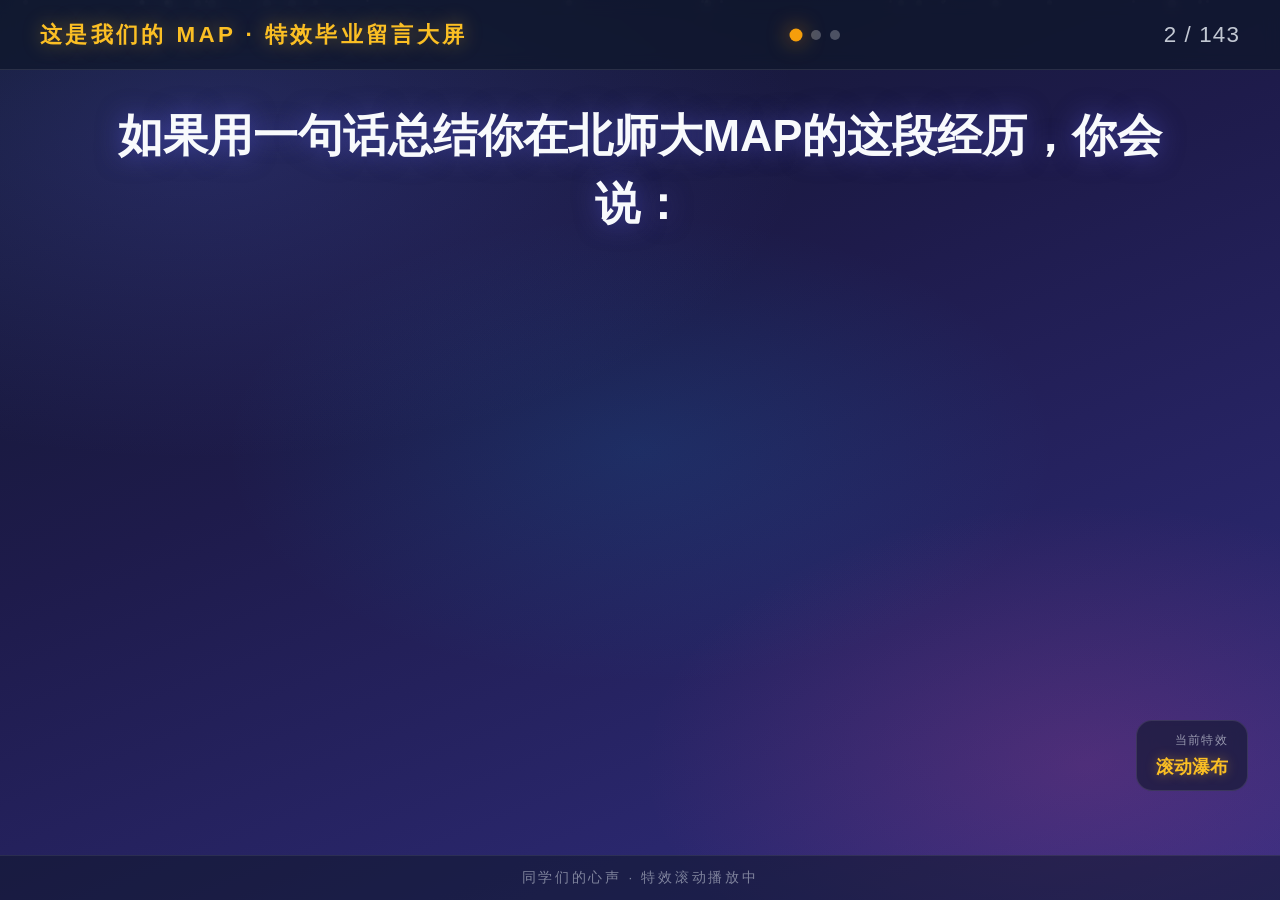
==== index3.html @ b16acfc3 "feat: add index3.html with explosion/float/pop danmaku effects" ====
<!DOCTYPE html>
<html lang="zh-CN">
<head>
  <meta charset="UTF-8">
  <meta name="viewport" content="width=device-width, initial-scale=1.0">
  <title>这是我们的 MAP · 特效毕业留言大屏</title>
  <link rel="stylesheet" href="css/style3.css">
</head>
<body>
  <div class="screen">
    <div class="bg-layer"></div>
    <div class="particles" id="particles"></div>

    <header class="header">
      <div class="logo">这是我们的 MAP · 特效毕业留言大屏</div>
      <div class="module-indicator">
        <span class="dot active" data-index="0"></span>
        <span class="dot" data-index="1"></span>
        <span class="dot" data-index="2"></span>
      </div>
      <div class="timer" id="timer">0 / 0</div>
    </header>

    <main class="main">
      <section class="question-panel" id="questionPanel">
        <h1 class="question-text" id="questionText"></h1>
      </section>

      <div class="danmaku-stage" id="danmakuStage"></div>

      <div class="mode-indicator" id="modeIndicator">
        <span class="mode-label">当前特效</span>
        <span class="mode-name" id="modeName">滚动瀑布</span>
      </div>
    </main>

    <footer class="footer">
      <span>同学们的心声 · 特效滚动播放中</span>
    </footer>
  </div>

  <script src="js/data.js"></script>
  <script src="js/app3.js"></script>
</body>
</html>
---- css/style3.css ----
*,
*::before,
*::after {
  box-sizing: border-box;
  margin: 0;
  padding: 0;
}

html, body {
  width: 100%;
  height: 100%;
  overflow: hidden;
  font-family: "PingFang SC", "Microsoft YaHei", "Helvetica Neue", sans-serif;
  background: #0f172a;
  color: #e2e8f0;
}

.screen {
  position: relative;
  width: 100vw;
  height: 100vh;
  display: flex;
  flex-direction: column;
  overflow: hidden;
}

/* 深色动态背景 */
.bg-layer {
  position: absolute;
  inset: 0;
  background:
    radial-gradient(ellipse 80% 60% at 15% 15%, rgba(99, 102, 241, 0.22) 0%, transparent 60%),
    radial-gradient(ellipse 60% 50% at 85% 85%, rgba(236, 72, 153, 0.18) 0%, transparent 58%),
    radial-gradient(ellipse 50% 40% at 50% 50%, rgba(14, 165, 233, 0.12) 0%, transparent 65%),
    linear-gradient(158deg, #0f172a 0%, #1e1b4b 42%, #312e81 100%);
  z-index: 0;
  animation: bg-shift 20s ease-in-out infinite alternate;
}

@keyframes bg-shift {
  0% { filter: hue-rotate(0deg); }
  100% { filter: hue-rotate(25deg); }
}

.particles {
  position: absolute;
  inset: 0;
  z-index: 1;
  pointer-events: none;
  overflow: hidden;
}

.particle {
  position: absolute;
  border-radius: 50%;
  background: rgba(255, 255, 255, 0.1);
  box-shadow: 0 0 10px rgba(255, 255, 255, 0.15);
  animation: float-up linear infinite;
}

@keyframes float-up {
  0% { transform: translateY(100vh) scale(0); opacity: 0; }
  10% { opacity: 0.8; }
  90% { opacity: 0.3; }
  100% { transform: translateY(-10vh) scale(1); opacity: 0; }
}

/* 顶栏 */
.header {
  position: relative;
  z-index: 10;
  display: flex;
  align-items: center;
  justify-content: space-between;
  padding: 1.2rem 2.5rem;
  border-bottom: 1px solid rgba(255, 255, 255, 0.1);
  background: rgba(15, 23, 42, 0.72);
  backdrop-filter: blur(8px);
}

.logo {
  font-size: 1.4rem;
  font-weight: 700;
  letter-spacing: 0.15em;
  color: #fbbf24;
  text-shadow: 0 0 20px rgba(251, 191, 36, 0.4);
}

.module-indicator {
  display: flex;
  gap: 0.6rem;
}

.dot {
  width: 10px;
  height: 10px;
  border-radius: 50%;
  background: rgba(255, 255, 255, 0.25);
  transition: all 0.5s ease;
}

.dot.active {
  background: #f59e0b;
  box-shadow: 0 0 16px rgba(245, 158, 11, 0.7);
  transform: scale(1.3);
}

.timer {
  font-size: 1.4rem;
  font-weight: 400;
  font-variant-numeric: tabular-nums;
  color: rgba(226, 232, 240, 0.85);
  letter-spacing: 0.05em;
}

/* 主内容 */
.main {
  position: relative;
  flex: 1;
  z-index: 5;
  display: flex;
  flex-direction: column;
  overflow: hidden;
}

.question-panel {
  padding: 2rem 3rem 1.5rem;
  text-align: center;
  transition: opacity 0.6s ease, transform 0.6s ease;
}

.question-panel.fade-out {
  opacity: 0;
  transform: translateY(-20px);
}

.question-text {
  font-size: clamp(1.6rem, 3.5vw, 2.8rem);
  font-weight: 600;
  line-height: 1.5;
  color: #f8fafc;
  text-shadow: 0 0 24px rgba(99, 102, 241, 0.5);
  max-width: 90%;
  margin: 0 auto;
}

/* 弹幕舞台 */
.danmaku-stage {
  position: relative;
  flex: 1;
  overflow: hidden;
  mask-image: linear-gradient(to bottom, transparent 0%, black 8%, black 92%, transparent 100%);
}

.danmaku-item {
  position: absolute;
  left: 0;
  white-space: nowrap;
  font-weight: 500;
  pointer-events: none;
  will-change: transform, opacity;
  padding: 0.45em 1.2em;
  border-radius: 2em;
  line-height: 1.4;
  border: 2px solid transparent;
  background: rgba(255, 255, 255, 0.92);
  box-shadow: 0 4px 16px rgba(0, 0, 0, 0.15);
}

/* 滚动模式 */
.danmaku-item.mode-scroll {
  animation: danmaku-scroll linear forwards;
}

@keyframes danmaku-scroll {
  from { transform: translateX(100vw); }
  to { transform: translateX(calc(-100% - 20px)); }
}

/* 爆炸模式 */
.danmaku-item.mode-explode {
  opacity: 0;
  animation: danmaku-explode ease-out forwards;
}

@keyframes danmaku-explode {
  0% {
    opacity: 0;
    transform: translate(-50%, -50%) scale(0.1) rotate(0deg);
  }
  8% {
    opacity: 1;
    transform: translate(-50%, -50%) scale(1.2) rotate(var(--rotate-mid, 10deg));
  }
  100% {
    opacity: 0;
    transform: translate(
      calc(-50% + var(--tx, 400px)),
      calc(-50% + var(--ty, -200px))
    ) scale(0.6) rotate(var(--rotate-end, 30deg));
  }
}

/* 随机漂浮模式 */
.danmaku-item.mode-float {
  opacity: 0;
  animation: danmaku-float ease-in-out forwards;
}

@keyframes danmaku-float {
  0% {
    opacity: 0;
    transform: translate(-50%, -50%) scale(0.5);
  }
  10% {
    opacity: 1;
    transform: translate(-50%, -50%) scale(1.05);
  }
  25% {
    transform: translate(
      calc(-50% + var(--tx-a, 120px)),
      calc(-50% + var(--ty-a, -80px))
    ) scale(1) rotate(var(--rot-a, 5deg));
  }
  50% {
    transform: translate(
      calc(-50% + var(--tx-b, -100px)),
      calc(-50% + var(--ty-b, 60px))
    ) scale(0.95) rotate(var(--rot-b, -5deg));
  }
  75% {
    opacity: 0.85;
    transform: translate(
      calc(-50% + var(--tx-c, 80px)),
      calc(-50% + var(--ty-c, 100px))
    ) scale(0.9) rotate(var(--rot-c, 8deg));
  }
  100% {
    opacity: 0;
    transform: translate(
      calc(-50% + var(--tx-d, -60px)),
      calc(-50% + var(--ty-d, -40px))
    ) scale(0.7) rotate(var(--rot-d, -10deg));
  }
}

/* 弹出模式 */
.danmaku-item.mode-pop {
  opacity: 0;
  animation: danmaku-pop cubic-bezier(0.34, 1.56, 0.64, 1) forwards;
}

@keyframes danmaku-pop {
  0% {
    opacity: 0;
    transform: translate(-50%, -50%) scale(0) rotate(-180deg);
  }
  30% {
    opacity: 1;
    transform: translate(-50%, -50%) scale(1.25) rotate(5deg);
  }
  45% {
    transform: translate(-50%, -50%) scale(0.95) rotate(-2deg);
  }
  60% {
    transform: translate(-50%, -50%) scale(1.05) rotate(2deg);
  }
  75% {
    opacity: 1;
    transform: translate(-50%, -50%) scale(1) rotate(0deg);
  }
  100% {
    opacity: 0;
    transform: translate(-50%, -50%) scale(0.85) rotate(0deg);
  }
}

/* 精选弹幕 */
.danmaku-item.danmaku-featured {
  font-weight: 700;
  z-index: 30;
  background: linear-gradient(135deg, rgba(255, 252, 245, 0.98), rgba(255, 243, 220, 0.98));
  border: 2px solid #f0d8a8;
  color: #a08050;
  box-shadow:
    0 0 24px rgba(240, 200, 140, 0.35),
    0 4px 18px rgba(0, 0, 0, 0.12);
}

.danmaku-featured.mode-scroll {
  animation: danmaku-scroll linear forwards, featured-glow 2.5s ease-in-out infinite alternate;
}

.danmaku-featured.mode-explode {
  animation: danmaku-explode ease-out forwards, featured-glow 2.5s ease-in-out infinite alternate;
}

.danmaku-featured.mode-float {
  animation: danmaku-float ease-in-out forwards, featured-glow 2.5s ease-in-out infinite alternate;
}

.danmaku-featured.mode-pop {
  animation: danmaku-pop cubic-bezier(0.34, 1.56, 0.64, 1) forwards, featured-glow 2.5s ease-in-out infinite alternate;
}

@keyframes featured-glow {
  from { box-shadow: 0 0 16px rgba(240, 200, 140, 0.25), 0 3px 12px rgba(0, 0, 0, 0.08); }
  to { box-shadow: 0 0 32px rgba(240, 200, 140, 0.45), 0 3px 18px rgba(0, 0, 0, 0.12); }
}

/* 模式指示器 */
.mode-indicator {
  position: absolute;
  right: 2rem;
  bottom: 4rem;
  z-index: 20;
  display: flex;
  flex-direction: column;
  align-items: flex-end;
  gap: 0.4rem;
  padding: 0.7rem 1.2rem;
  border-radius: 1rem;
  background: rgba(15, 23, 42, 0.6);
  backdrop-filter: blur(8px);
  border: 1px solid rgba(255, 255, 255, 0.1);
  transition: all 0.4s ease;
}

.mode-label {
  font-size: 0.75rem;
  color: rgba(226, 232, 240, 0.6);
  letter-spacing: 0.1em;
}

.mode-name {
  font-size: 1.1rem;
  font-weight: 700;
  color: #fbbf24;
  text-shadow: 0 0 12px rgba(251, 191, 36, 0.4);
}

/* 底部 */
.footer {
  position: relative;
  z-index: 10;
  text-align: center;
  padding: 0.8rem;
  font-size: 0.85rem;
  color: rgba(226, 232, 240, 0.5);
  letter-spacing: 0.2em;
  border-top: 1px solid rgba(255, 255, 255, 0.08);
  background: rgba(15, 23, 42, 0.55);
}
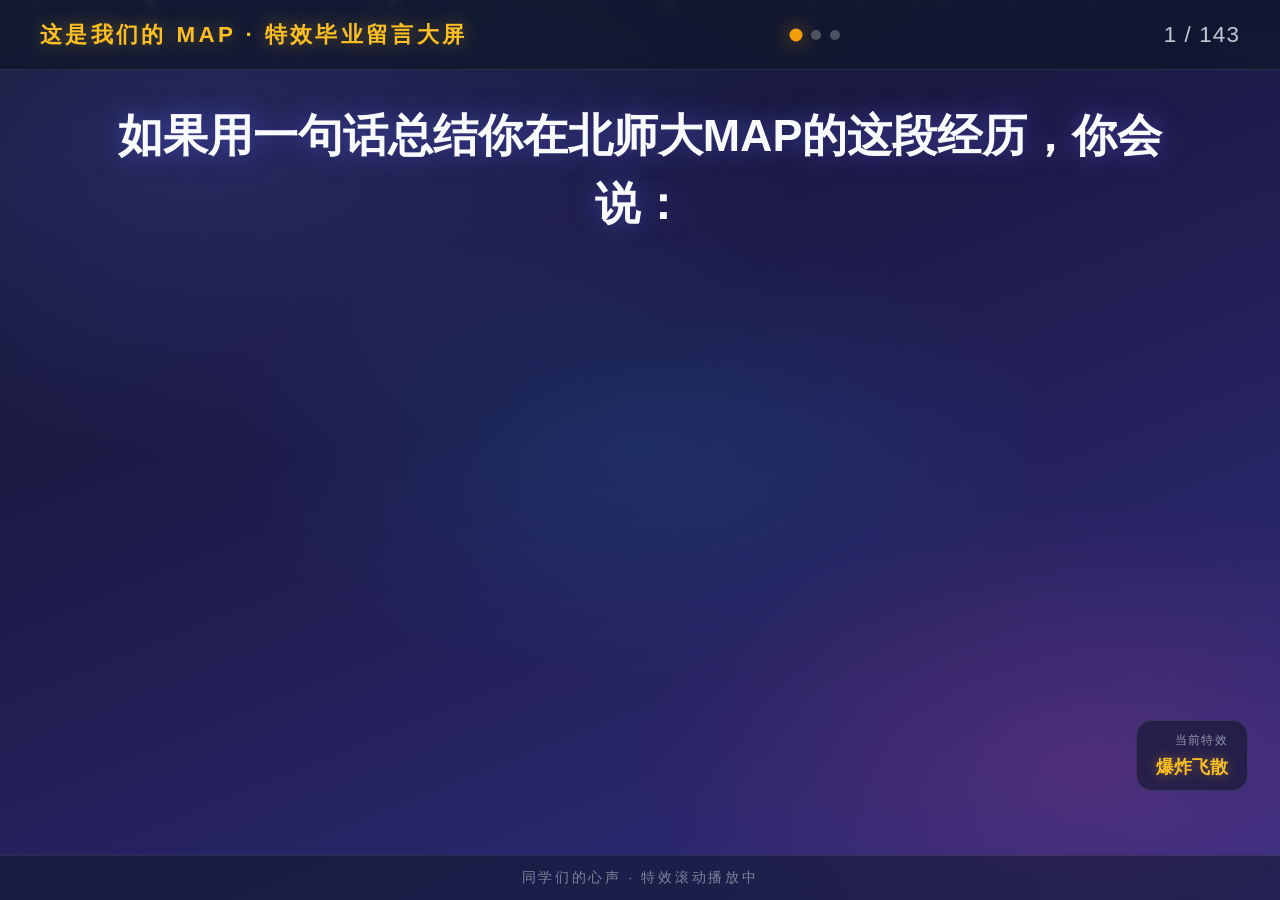
==== commit afc295d3: "refactor(index3): remove scroll mode, slow down danmaku, avoid overlap" ====
--- a/index3.html
+++ b/index3.html
@@ -30,7 +30,7 @@
 
       <div class="mode-indicator" id="modeIndicator">
         <span class="mode-label">当前特效</span>
-        <span class="mode-name" id="modeName">滚动瀑布</span>
+        <span class="mode-name" id="modeName">爆炸飞散</span>
       </div>
     </main>
 
--- a/css/style3.css
+++ b/css/style3.css
@@ -167,16 +167,6 @@
   box-shadow: 0 4px 16px rgba(0, 0, 0, 0.15);
 }
 
-/* 滚动模式 */
-.danmaku-item.mode-scroll {
-  animation: danmaku-scroll linear forwards;
-}
-
-@keyframes danmaku-scroll {
-  from { transform: translateX(100vw); }
-  to { transform: translateX(calc(-100% - 20px)); }
-}
-
 /* 爆炸模式 */
 .danmaku-item.mode-explode {
   opacity: 0;
@@ -287,10 +277,6 @@
     0 4px 18px rgba(0, 0, 0, 0.12);
 }
 
-.danmaku-featured.mode-scroll {
-  animation: danmaku-scroll linear forwards, featured-glow 2.5s ease-in-out infinite alternate;
-}
-
 .danmaku-featured.mode-explode {
   animation: danmaku-explode ease-out forwards, featured-glow 2.5s ease-in-out infinite alternate;
 }
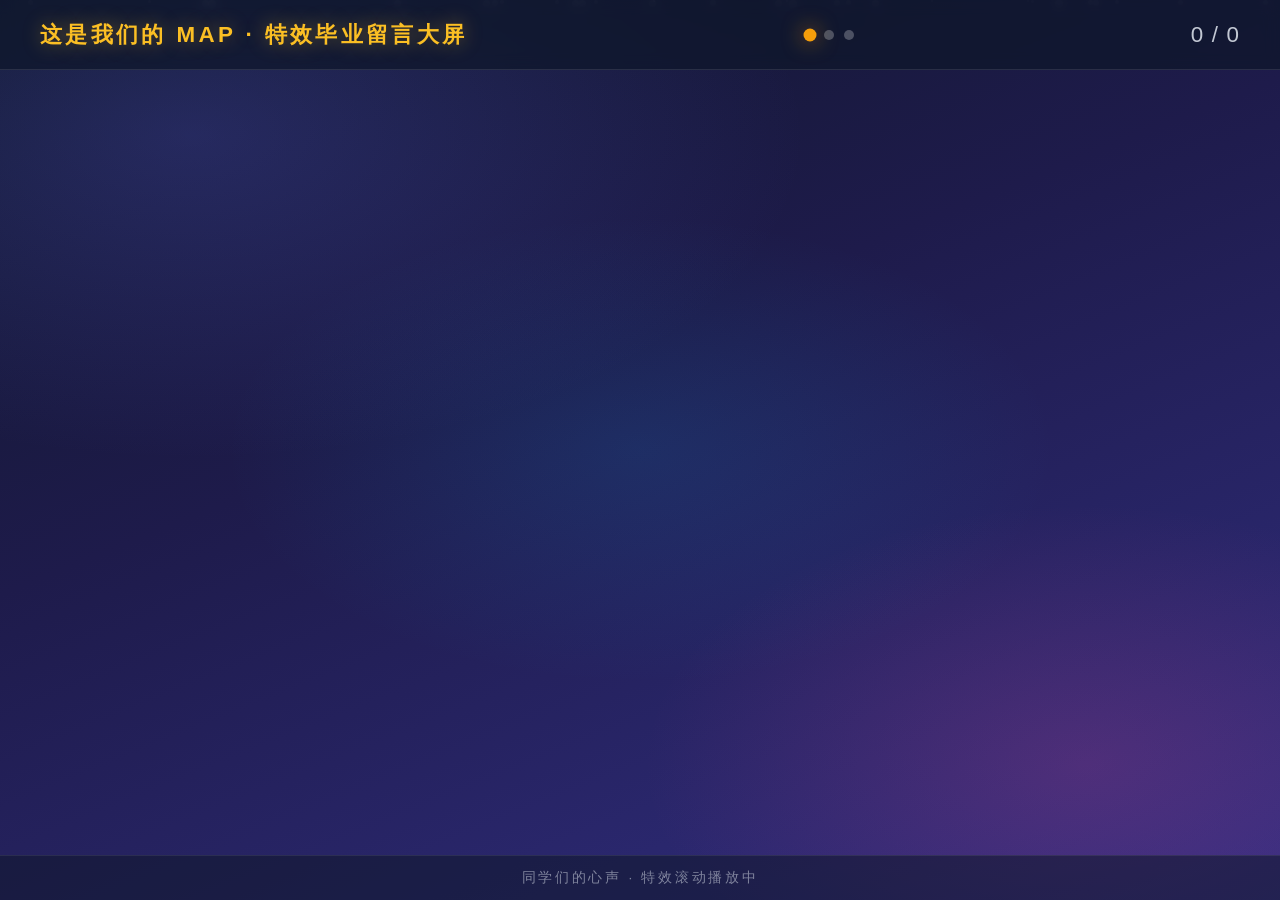
==== commit f3409906: "feat(index3): larger spread, 8s duration, 1.5s interval, remove mode indicator" ====
--- a/index3.html
+++ b/index3.html
@@ -27,11 +27,6 @@
       </section>
 
       <div class="danmaku-stage" id="danmakuStage"></div>
-
-      <div class="mode-indicator" id="modeIndicator">
-        <span class="mode-label">当前特效</span>
-        <span class="mode-name" id="modeName">爆炸飞散</span>
-      </div>
     </main>
 
     <footer class="footer">
--- a/css/style3.css
+++ b/css/style3.css
@@ -167,7 +167,7 @@
   box-shadow: 0 4px 16px rgba(0, 0, 0, 0.15);
 }
 
-/* 爆炸模式 */
+/* 爆炸扩散：随机位置快速长大，向附近弹出 */
 .danmaku-item.mode-explode {
   opacity: 0;
   animation: danmaku-explode ease-out forwards;
@@ -176,22 +176,53 @@
 @keyframes danmaku-explode {
   0% {
     opacity: 0;
-    transform: translate(-50%, -50%) scale(0.1) rotate(0deg);
-  }
-  8% {
-    opacity: 1;
-    transform: translate(-50%, -50%) scale(1.2) rotate(var(--rotate-mid, 10deg));
-  }
-  100% {
-    opacity: 0;
-    transform: translate(
-      calc(-50% + var(--tx, 400px)),
-      calc(-50% + var(--ty, -200px))
-    ) scale(0.6) rotate(var(--rotate-end, 30deg));
-  }
-}
-
-/* 随机漂浮模式 */
+    transform: translate(-50%, -50%) scale(0.1);
+  }
+  10% {
+    opacity: 1;
+    transform: translate(-50%, -50%) scale(1.2);
+  }
+  100% {
+    opacity: 0;
+    transform: translate(
+      calc(-50% + var(--tx, 80px)),
+      calc(-50% + var(--ty, -60px))
+    ) scale(0.65);
+  }
+}
+
+/* 轻柔绽放：随机位置慢慢放大，轻微向外漂移 */
+.danmaku-item.mode-bloom {
+  opacity: 0;
+  animation: danmaku-bloom ease-out forwards;
+}
+
+@keyframes danmaku-bloom {
+  0% {
+    opacity: 0;
+    transform: translate(-50%, -50%) scale(0);
+  }
+  12% {
+    opacity: 1;
+    transform: translate(-50%, -50%) scale(1.15);
+  }
+  40% {
+    opacity: 1;
+    transform: translate(
+      calc(-50% + var(--tx, 50px) * 0.4),
+      calc(-50% + var(--ty, -40px) * 0.4)
+    ) scale(1);
+  }
+  100% {
+    opacity: 0;
+    transform: translate(
+      calc(-50% + var(--tx, 50px)),
+      calc(-50% + var(--ty, -40px))
+    ) scale(1.25);
+  }
+}
+
+/* 随机漂浮：随机位置小范围漂浮 */
 .danmaku-item.mode-float {
   opacity: 0;
   animation: danmaku-float ease-in-out forwards;
@@ -208,33 +239,33 @@
   }
   25% {
     transform: translate(
-      calc(-50% + var(--tx-a, 120px)),
-      calc(-50% + var(--ty-a, -80px))
-    ) scale(1) rotate(var(--rot-a, 5deg));
+      calc(-50% + var(--tx-a, 40px)),
+      calc(-50% + var(--ty-a, -30px))
+    ) scale(1);
   }
   50% {
     transform: translate(
-      calc(-50% + var(--tx-b, -100px)),
-      calc(-50% + var(--ty-b, 60px))
-    ) scale(0.95) rotate(var(--rot-b, -5deg));
+      calc(-50% + var(--tx-b, -30px)),
+      calc(-50% + var(--ty-b, 40px))
+    ) scale(var(--scale, 0.95));
   }
   75% {
     opacity: 0.85;
     transform: translate(
-      calc(-50% + var(--tx-c, 80px)),
-      calc(-50% + var(--ty-c, 100px))
-    ) scale(0.9) rotate(var(--rot-c, 8deg));
-  }
-  100% {
-    opacity: 0;
-    transform: translate(
-      calc(-50% + var(--tx-d, -60px)),
-      calc(-50% + var(--ty-d, -40px))
-    ) scale(0.7) rotate(var(--rot-d, -10deg));
-  }
-}
-
-/* 弹出模式 */
+      calc(-50% + var(--tx-c, 30px)),
+      calc(-50% + var(--ty-c, 50px))
+    ) scale(calc(var(--scale, 0.95) * 0.95));
+  }
+  100% {
+    opacity: 0;
+    transform: translate(
+      calc(-50% + var(--tx-d, -30px)),
+      calc(-50% + var(--ty-d, -20px))
+    ) scale(calc(var(--scale, 0.95) * 0.74));
+  }
+}
+
+/* 心跳弹出：随机位置弹跳着轻微向外 */
 .danmaku-item.mode-pop {
   opacity: 0;
   animation: danmaku-pop cubic-bezier(0.34, 1.56, 0.64, 1) forwards;
@@ -243,25 +274,68 @@
 @keyframes danmaku-pop {
   0% {
     opacity: 0;
-    transform: translate(-50%, -50%) scale(0) rotate(-180deg);
-  }
-  30% {
-    opacity: 1;
-    transform: translate(-50%, -50%) scale(1.25) rotate(5deg);
+    transform: translate(-50%, -50%) scale(0);
+  }
+  25% {
+    opacity: 1;
+    transform: translate(-50%, -50%) scale(1.25);
   }
   45% {
-    transform: translate(-50%, -50%) scale(0.95) rotate(-2deg);
+    transform: translate(
+      calc(-50% + var(--tx, 40px) * 0.2),
+      calc(-50% + var(--ty, -30px) * 0.2)
+    ) scale(0.95);
   }
   60% {
-    transform: translate(-50%, -50%) scale(1.05) rotate(2deg);
-  }
-  75% {
-    opacity: 1;
-    transform: translate(-50%, -50%) scale(1) rotate(0deg);
-  }
-  100% {
-    opacity: 0;
-    transform: translate(-50%, -50%) scale(0.85) rotate(0deg);
+    transform: translate(
+      calc(-50% + var(--tx, 40px) * 0.4),
+      calc(-50% + var(--ty, -30px) * 0.4)
+    ) scale(1.05);
+  }
+  80% {
+    opacity: 1;
+    transform: translate(
+      calc(-50% + var(--tx, 40px) * 0.6),
+      calc(-50% + var(--ty, -30px) * 0.6)
+    ) scale(1);
+  }
+  100% {
+    opacity: 0;
+    transform: translate(
+      calc(-50% + var(--tx, 40px)),
+      calc(-50% + var(--ty, -30px))
+    ) scale(0.85);
+  }
+}
+
+/* 波纹扩散：随机位置向外放大扩散，无旋转 */
+.danmaku-item.mode-ripple {
+  opacity: 0;
+  animation: danmaku-ripple ease-out forwards;
+}
+
+@keyframes danmaku-ripple {
+  0% {
+    opacity: 0;
+    transform: translate(-50%, -50%) scale(0);
+  }
+  15% {
+    opacity: 1;
+    transform: translate(-50%, -50%) scale(1.1);
+  }
+  45% {
+    opacity: 1;
+    transform: translate(
+      calc(-50% + var(--tx, 60px) * 0.35),
+      calc(-50% + var(--ty, -40px) * 0.35)
+    ) scale(1);
+  }
+  100% {
+    opacity: 0;
+    transform: translate(
+      calc(-50% + var(--tx, 60px)),
+      calc(-50% + var(--ty, -40px))
+    ) scale(1.2);
   }
 }
 
@@ -281,12 +355,20 @@
   animation: danmaku-explode ease-out forwards, featured-glow 2.5s ease-in-out infinite alternate;
 }
 
+.danmaku-featured.mode-bloom {
+  animation: danmaku-bloom ease-out forwards, featured-glow 2.5s ease-in-out infinite alternate;
+}
+
 .danmaku-featured.mode-float {
   animation: danmaku-float ease-in-out forwards, featured-glow 2.5s ease-in-out infinite alternate;
 }
 
 .danmaku-featured.mode-pop {
   animation: danmaku-pop cubic-bezier(0.34, 1.56, 0.64, 1) forwards, featured-glow 2.5s ease-in-out infinite alternate;
+}
+
+.danmaku-featured.mode-ripple {
+  animation: danmaku-ripple ease-out forwards, featured-glow 2.5s ease-in-out infinite alternate;
 }
 
 @keyframes featured-glow {
@@ -294,35 +376,9 @@
   to { box-shadow: 0 0 32px rgba(240, 200, 140, 0.45), 0 3px 18px rgba(0, 0, 0, 0.12); }
 }
 
-/* 模式指示器 */
+/* 模式指示器（已隐藏） */
 .mode-indicator {
-  position: absolute;
-  right: 2rem;
-  bottom: 4rem;
-  z-index: 20;
-  display: flex;
-  flex-direction: column;
-  align-items: flex-end;
-  gap: 0.4rem;
-  padding: 0.7rem 1.2rem;
-  border-radius: 1rem;
-  background: rgba(15, 23, 42, 0.6);
-  backdrop-filter: blur(8px);
-  border: 1px solid rgba(255, 255, 255, 0.1);
-  transition: all 0.4s ease;
-}
-
-.mode-label {
-  font-size: 0.75rem;
-  color: rgba(226, 232, 240, 0.6);
-  letter-spacing: 0.1em;
-}
-
-.mode-name {
-  font-size: 1.1rem;
-  font-weight: 700;
-  color: #fbbf24;
-  text-shadow: 0 0 12px rgba(251, 191, 36, 0.4);
+  display: none;
 }
 
 /* 底部 */
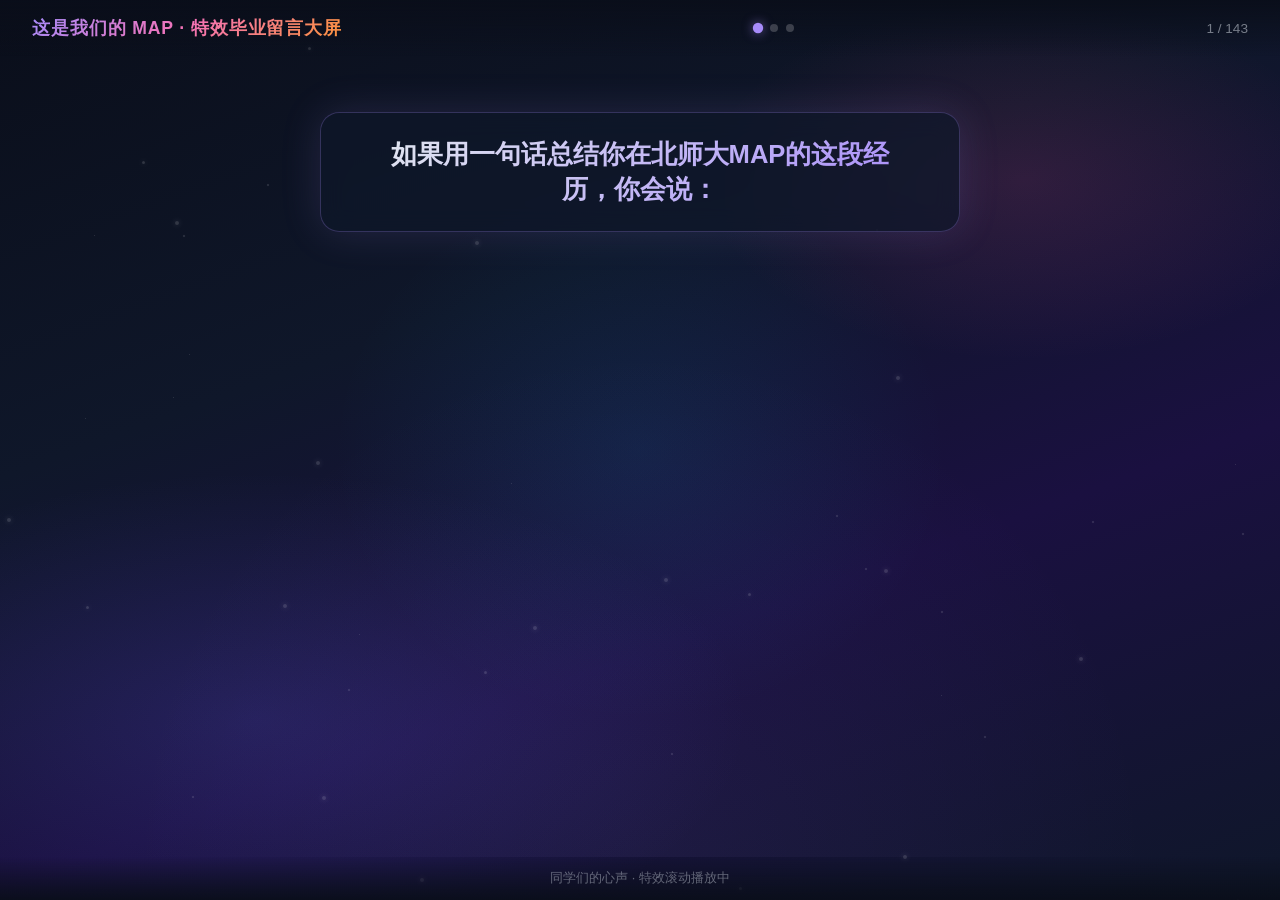
==== commit 400a4799: "fix: 标题再往上移，timer 初始显示改为 -/- 避免 0/0 误导" ====
--- a/index3.html
+++ b/index3.html
@@ -18,7 +18,7 @@
         <span class="dot" data-index="1"></span>
         <span class="dot" data-index="2"></span>
       </div>
-      <div class="timer" id="timer">0 / 0</div>
+      <div class="timer" id="timer">- / -</div>
     </header>
 
     <main class="main">
--- a/css/style3.css
+++ b/css/style3.css
@@ -11,7 +11,7 @@
   height: 100%;
   overflow: hidden;
   font-family: "PingFang SC", "Microsoft YaHei", "Helvetica Neue", sans-serif;
-  background: #0f172a;
+  background: #0a0e1a;
   color: #e2e8f0;
 }
 
@@ -24,24 +24,25 @@
   overflow: hidden;
 }
 
-/* 深色动态背景 */
+/* 深色动态背景：星空感 */
 .bg-layer {
   position: absolute;
   inset: 0;
   background:
-    radial-gradient(ellipse 80% 60% at 15% 15%, rgba(99, 102, 241, 0.22) 0%, transparent 60%),
-    radial-gradient(ellipse 60% 50% at 85% 85%, rgba(236, 72, 153, 0.18) 0%, transparent 58%),
-    radial-gradient(ellipse 50% 40% at 50% 50%, rgba(14, 165, 233, 0.12) 0%, transparent 65%),
-    linear-gradient(158deg, #0f172a 0%, #1e1b4b 42%, #312e81 100%);
+    radial-gradient(ellipse 70% 50% at 20% 80%, rgba(99, 102, 241, 0.18) 0%, transparent 55%),
+    radial-gradient(ellipse 50% 40% at 80% 20%, rgba(236, 72, 153, 0.14) 0%, transparent 50%),
+    radial-gradient(ellipse 40% 50% at 50% 50%, rgba(14, 165, 233, 0.10) 0%, transparent 60%),
+    linear-gradient(160deg, #0a0e1a 0%, #0f172a 35%, #1a1040 65%, #0f172a 100%);
   z-index: 0;
-  animation: bg-shift 20s ease-in-out infinite alternate;
-}
-
-@keyframes bg-shift {
-  0% { filter: hue-rotate(0deg); }
-  100% { filter: hue-rotate(25deg); }
-}
-
+  animation: bg-drift 30s ease-in-out infinite alternate;
+}
+
+@keyframes bg-drift {
+  0% { background-position: 0% 0%; }
+  100% { background-position: 100% 100%; }
+}
+
+/* 星空粒子 */
 .particles {
   position: absolute;
   inset: 0;
@@ -53,333 +54,391 @@
 .particle {
   position: absolute;
   border-radius: 50%;
-  background: rgba(255, 255, 255, 0.1);
-  box-shadow: 0 0 10px rgba(255, 255, 255, 0.15);
-  animation: float-up linear infinite;
-}
-
-@keyframes float-up {
-  0% { transform: translateY(100vh) scale(0); opacity: 0; }
-  10% { opacity: 0.8; }
-  90% { opacity: 0.3; }
-  100% { transform: translateY(-10vh) scale(1); opacity: 0; }
-}
-
-/* 顶栏 */
+  background: rgba(255, 255, 255, 0.15);
+  box-shadow: 0 0 6px rgba(255, 255, 255, 0.2);
+  animation: twinkle linear infinite;
+}
+
+@keyframes twinkle {
+  0%, 100% { opacity: 0.2; transform: scale(1); }
+  50% { opacity: 1; transform: scale(1.5); }
+}
+
 .header {
   position: relative;
   z-index: 10;
   display: flex;
   align-items: center;
   justify-content: space-between;
-  padding: 1.2rem 2.5rem;
-  border-bottom: 1px solid rgba(255, 255, 255, 0.1);
-  background: rgba(15, 23, 42, 0.72);
-  backdrop-filter: blur(8px);
+  padding: 1rem 2rem;
+  background: linear-gradient(180deg, rgba(10, 14, 26, 0.95) 0%, rgba(10, 14, 26, 0) 100%);
 }
 
 .logo {
-  font-size: 1.4rem;
+  font-size: 1.1rem;
   font-weight: 700;
-  letter-spacing: 0.15em;
-  color: #fbbf24;
-  text-shadow: 0 0 20px rgba(251, 191, 36, 0.4);
+  background: linear-gradient(135deg, #a78bfa, #f472b6, #fb923c);
+  -webkit-background-clip: text;
+  -webkit-text-fill-color: transparent;
+  background-clip: text;
+  letter-spacing: 0.05em;
 }
 
 .module-indicator {
   display: flex;
-  gap: 0.6rem;
+  gap: 0.5rem;
 }
 
 .dot {
-  width: 10px;
-  height: 10px;
+  width: 8px;
+  height: 8px;
   border-radius: 50%;
-  background: rgba(255, 255, 255, 0.25);
-  transition: all 0.5s ease;
+  background: rgba(255, 255, 255, 0.2);
+  transition: all 0.4s ease;
 }
 
 .dot.active {
-  background: #f59e0b;
-  box-shadow: 0 0 16px rgba(245, 158, 11, 0.7);
+  background: #a78bfa;
+  box-shadow: 0 0 8px rgba(167, 139, 250, 0.6);
   transform: scale(1.3);
 }
 
 .timer {
-  font-size: 1.4rem;
-  font-weight: 400;
+  font-size: 0.85rem;
+  color: rgba(226, 232, 240, 0.5);
   font-variant-numeric: tabular-nums;
-  color: rgba(226, 232, 240, 0.85);
-  letter-spacing: 0.05em;
-}
-
-/* 主内容 */
+}
+
 .main {
   position: relative;
   flex: 1;
+  display: flex;
+  align-items: center;
+  justify-content: center;
   z-index: 5;
-  display: flex;
-  flex-direction: column;
-  overflow: hidden;
 }
 
 .question-panel {
-  padding: 2rem 3rem 1.5rem;
+  position: absolute;
+  top: 3.5rem;
+  left: 50%;
+  transform: translateX(-50%);
+  z-index: 10;
   text-align: center;
+  padding: 1.5rem 3rem;
+  border-radius: 1.2rem;
+  background: rgba(15, 23, 42, 0.7);
+  backdrop-filter: blur(12px);
+  border: 1px solid rgba(167, 139, 250, 0.25);
+  box-shadow: 0 0 40px rgba(167, 139, 250, 0.15);
   transition: opacity 0.6s ease, transform 0.6s ease;
 }
 
 .question-panel.fade-out {
   opacity: 0;
-  transform: translateY(-20px);
+  transform: translateX(-50%) translateY(-20px);
 }
 
 .question-text {
-  font-size: clamp(1.6rem, 3.5vw, 2.8rem);
+  font-size: 1.6rem;
+  font-weight: 700;
+  background: linear-gradient(135deg, #e2e8f0, #a78bfa);
+  -webkit-background-clip: text;
+  -webkit-text-fill-color: transparent;
+  background-clip: text;
+}
+
+/* 弹幕舞台：全屏 */
+.danmaku-stage {
+  position: absolute;
+  inset: 0;
+  z-index: 6;
+  pointer-events: none;
+  overflow: hidden;
+}
+
+/* ========== 弹幕卡片 ========== */
+
+.danmaku-item {
+  position: absolute;
+  white-space: nowrap;
   font-weight: 600;
-  line-height: 1.5;
-  color: #f8fafc;
-  text-shadow: 0 0 24px rgba(99, 102, 241, 0.5);
-  max-width: 90%;
-  margin: 0 auto;
-}
-
-/* 弹幕舞台 */
-.danmaku-stage {
-  position: relative;
-  flex: 1;
-  overflow: hidden;
-  mask-image: linear-gradient(to bottom, transparent 0%, black 8%, black 92%, transparent 100%);
-}
-
-.danmaku-item {
-  position: absolute;
-  left: 0;
-  white-space: nowrap;
-  font-weight: 500;
   pointer-events: none;
   will-change: transform, opacity;
-  padding: 0.45em 1.2em;
-  border-radius: 2em;
-  line-height: 1.4;
-  border: 2px solid transparent;
-  background: rgba(255, 255, 255, 0.92);
-  box-shadow: 0 4px 16px rgba(0, 0, 0, 0.15);
-}
-
-/* 爆炸扩散：随机位置快速长大，向附近弹出 */
-.danmaku-item.mode-explode {
+  padding: 0.55em 1.6em;
+  border-radius: 2.5em;
+  line-height: 1.45;
+  letter-spacing: 0.02em;
+  border: 1.5px solid rgba(255, 255, 255, 0.25);
+  backdrop-filter: blur(8px);
+  box-shadow:
+    0 2px 12px rgba(0, 0, 0, 0.18),
+    0 0 20px rgba(167, 139, 250, 0.08);
   opacity: 0;
-  animation: danmaku-explode ease-out forwards;
-}
-
-@keyframes danmaku-explode {
+}
+
+/* 发光拖尾 */
+.danmaku-item::after {
+  content: '';
+  position: absolute;
+  top: 50%;
+  right: 100%;
+  width: 60px;
+  height: 2px;
+  background: linear-gradient(90deg, transparent, rgba(255, 255, 255, 0.3));
+  transform: translateY(-50%);
+  opacity: 0;
+}
+
+/* 入场时显示拖尾 */
+.danmaku-item.entering::after {
+  opacity: 1;
+  animation: trail-fade 1.2s ease-out forwards;
+}
+
+@keyframes trail-fade {
+  0% { opacity: 0.8; width: 80px; }
+  100% { opacity: 0; width: 0; }
+}
+
+/* 精选弹幕：更大 + 发光 */
+.danmaku-featured {
+  font-size: 2.2rem !important;
+  padding: 0.6em 2em;
+  border-width: 2px;
+  border-color: rgba(251, 191, 36, 0.6) !important;
+  box-shadow:
+    0 0 30px rgba(251, 191, 36, 0.25),
+    0 0 60px rgba(251, 191, 36, 0.10),
+    0 4px 20px rgba(0, 0, 0, 0.2) !important;
+  z-index: 15 !important;
+}
+
+/* ========== 入场动画 ========== */
+
+/* 从底部升起 + 淡入 */
+.danmaku-item.enter-rise {
+  animation: enter-rise ease-out forwards;
+}
+
+@keyframes enter-rise {
   0% {
     opacity: 0;
-    transform: translate(-50%, -50%) scale(0.1);
-  }
-  10% {
+    transform: translate(-50%, 30px) scale(0.7);
+    filter: blur(2px);
+  }
+  20% {
+    opacity: 1;
+    transform: translate(-50%, 0) scale(1.05);
+    filter: blur(0);
+  }
+  30% {
+    transform: translate(-50%, 0) scale(0.98);
+  }
+  40% {
+    transform: translate(-50%, 0) scale(1);
+  }
+  75% {
+    opacity: 1;
+  }
+  100% {
+    opacity: 0;
+    transform: translate(-50%, -60px) scale(0.9);
+    filter: blur(1px);
+  }
+}
+
+/* 从左侧滑入 */
+.danmaku-item.enter-slide-left {
+  animation: enter-slide-left ease-out forwards;
+}
+
+@keyframes enter-slide-left {
+  0% {
+    opacity: 0;
+    transform: translate(-120%, -50%) scale(0.8);
+    filter: blur(2px);
+  }
+  15% {
+    opacity: 1;
+    transform: translate(-50%, -50%) scale(1.05);
+    filter: blur(0);
+  }
+  25% {
+    transform: translate(-50%, -50%) scale(0.97);
+  }
+  35% {
+    transform: translate(-50%, -50%) scale(1);
+  }
+  75% {
+    opacity: 1;
+  }
+  100% {
+    opacity: 0;
+    transform: translate(20%, -50%) scale(0.9);
+  }
+}
+
+/* 从右侧滑入 */
+.danmaku-item.enter-slide-right {
+  animation: enter-slide-right ease-out forwards;
+}
+
+@keyframes enter-slide-right {
+  0% {
+    opacity: 0;
+    transform: translate(20%, -50%) scale(0.8);
+    filter: blur(2px);
+  }
+  15% {
+    opacity: 1;
+    transform: translate(-50%, -50%) scale(1.05);
+    filter: blur(0);
+  }
+  25% {
+    transform: translate(-50%, -50%) scale(0.97);
+  }
+  35% {
+    transform: translate(-50%, -50%) scale(1);
+  }
+  75% {
+    opacity: 1;
+  }
+  100% {
+    opacity: 0;
+    transform: translate(-120%, -50%) scale(0.9);
+  }
+}
+
+/* 心跳弹出 */
+.danmaku-item.enter-pop {
+  animation: enter-pop cubic-bezier(0.34, 1.56, 0.64, 1) forwards;
+}
+
+@keyframes enter-pop {
+  0% {
+    opacity: 0;
+    transform: translate(-50%, -50%) scale(0);
+  }
+  25% {
     opacity: 1;
     transform: translate(-50%, -50%) scale(1.2);
   }
+  40% {
+    transform: translate(-50%, -50%) scale(0.9);
+  }
+  55% {
+    transform: translate(-50%, -50%) scale(1.05);
+  }
+  70% {
+    transform: translate(-50%, -50%) scale(1);
+  }
+  80% {
+    opacity: 1;
+  }
   100% {
     opacity: 0;
-    transform: translate(
-      calc(-50% + var(--tx, 80px)),
-      calc(-50% + var(--ty, -60px))
-    ) scale(0.65);
-  }
-}
-
-/* 轻柔绽放：随机位置慢慢放大，轻微向外漂移 */
-.danmaku-item.mode-bloom {
-  opacity: 0;
-  animation: danmaku-bloom ease-out forwards;
-}
-
-@keyframes danmaku-bloom {
+    transform: translate(-50%, -50%) scale(0.85);
+  }
+}
+
+/* 漂浮：轻微晃动 */
+.danmaku-item.enter-float {
+  animation: enter-float ease-in-out forwards;
+}
+
+@keyframes enter-float {
   0% {
     opacity: 0;
-    transform: translate(-50%, -50%) scale(0);
-  }
-  12% {
-    opacity: 1;
-    transform: translate(-50%, -50%) scale(1.15);
-  }
-  40% {
-    opacity: 1;
-    transform: translate(
-      calc(-50% + var(--tx, 50px) * 0.4),
-      calc(-50% + var(--ty, -40px) * 0.4)
-    ) scale(1);
+    transform: translate(-50%, -50%) scale(0.6);
+  }
+  15% {
+    opacity: 1;
+    transform: translate(-50%, -50%) scale(1.03);
+  }
+  30% {
+    transform: translate(calc(-50% + 8px), calc(-50% - 5px)) scale(1);
+  }
+  50% {
+    transform: translate(calc(-50% - 6px), calc(-50% + 3px)) scale(1);
+  }
+  70% {
+    transform: translate(calc(-50% + 4px), calc(-50% - 2px)) scale(1);
+    opacity: 1;
   }
   100% {
     opacity: 0;
-    transform: translate(
-      calc(-50% + var(--tx, 50px)),
-      calc(-50% + var(--ty, -40px))
-    ) scale(1.25);
-  }
-}
-
-/* 随机漂浮：随机位置小范围漂浮 */
-.danmaku-item.mode-float {
-  opacity: 0;
-  animation: danmaku-float ease-in-out forwards;
-}
-
-@keyframes danmaku-float {
-  0% {
-    opacity: 0;
-    transform: translate(-50%, -50%) scale(0.5);
-  }
-  10% {
-    opacity: 1;
-    transform: translate(-50%, -50%) scale(1.05);
-  }
-  25% {
-    transform: translate(
-      calc(-50% + var(--tx-a, 40px)),
-      calc(-50% + var(--ty-a, -30px))
-    ) scale(1);
-  }
-  50% {
-    transform: translate(
-      calc(-50% + var(--tx-b, -30px)),
-      calc(-50% + var(--ty-b, 40px))
-    ) scale(var(--scale, 0.95));
-  }
-  75% {
-    opacity: 0.85;
-    transform: translate(
-      calc(-50% + var(--tx-c, 30px)),
-      calc(-50% + var(--ty-c, 50px))
-    ) scale(calc(var(--scale, 0.95) * 0.95));
-  }
-  100% {
-    opacity: 0;
-    transform: translate(
-      calc(-50% + var(--tx-d, -30px)),
-      calc(-50% + var(--ty-d, -20px))
-    ) scale(calc(var(--scale, 0.95) * 0.74));
-  }
-}
-
-/* 心跳弹出：随机位置弹跳着轻微向外 */
-.danmaku-item.mode-pop {
-  opacity: 0;
-  animation: danmaku-pop cubic-bezier(0.34, 1.56, 0.64, 1) forwards;
-}
-
-@keyframes danmaku-pop {
-  0% {
-    opacity: 0;
-    transform: translate(-50%, -50%) scale(0);
-  }
-  25% {
-    opacity: 1;
-    transform: translate(-50%, -50%) scale(1.25);
-  }
-  45% {
-    transform: translate(
-      calc(-50% + var(--tx, 40px) * 0.2),
-      calc(-50% + var(--ty, -30px) * 0.2)
-    ) scale(0.95);
-  }
-  60% {
-    transform: translate(
-      calc(-50% + var(--tx, 40px) * 0.4),
-      calc(-50% + var(--ty, -30px) * 0.4)
-    ) scale(1.05);
-  }
-  80% {
-    opacity: 1;
-    transform: translate(
-      calc(-50% + var(--tx, 40px) * 0.6),
-      calc(-50% + var(--ty, -30px) * 0.6)
-    ) scale(1);
-  }
-  100% {
-    opacity: 0;
-    transform: translate(
-      calc(-50% + var(--tx, 40px)),
-      calc(-50% + var(--ty, -30px))
-    ) scale(0.85);
-  }
-}
-
-/* 波纹扩散：随机位置向外放大扩散，无旋转 */
-.danmaku-item.mode-ripple {
-  opacity: 0;
-  animation: danmaku-ripple ease-out forwards;
-}
-
-@keyframes danmaku-ripple {
-  0% {
-    opacity: 0;
-    transform: translate(-50%, -50%) scale(0);
-  }
-  15% {
-    opacity: 1;
-    transform: translate(-50%, -50%) scale(1.1);
-  }
-  45% {
-    opacity: 1;
-    transform: translate(
-      calc(-50% + var(--tx, 60px) * 0.35),
-      calc(-50% + var(--ty, -40px) * 0.35)
-    ) scale(1);
-  }
-  100% {
-    opacity: 0;
-    transform: translate(
-      calc(-50% + var(--tx, 60px)),
-      calc(-50% + var(--ty, -40px))
-    ) scale(1.2);
-  }
-}
-
-/* 精选弹幕 */
-.danmaku-item.danmaku-featured {
-  font-weight: 700;
-  z-index: 30;
-  background: linear-gradient(135deg, rgba(255, 252, 245, 0.98), rgba(255, 243, 220, 0.98));
-  border: 2px solid #f0d8a8;
-  color: #a08050;
-  box-shadow:
-    0 0 24px rgba(240, 200, 140, 0.35),
-    0 4px 18px rgba(0, 0, 0, 0.12);
-}
-
-.danmaku-featured.mode-explode {
-  animation: danmaku-explode ease-out forwards, featured-glow 2.5s ease-in-out infinite alternate;
-}
-
-.danmaku-featured.mode-bloom {
-  animation: danmaku-bloom ease-out forwards, featured-glow 2.5s ease-in-out infinite alternate;
-}
-
-.danmaku-featured.mode-float {
-  animation: danmaku-float ease-in-out forwards, featured-glow 2.5s ease-in-out infinite alternate;
-}
-
-.danmaku-featured.mode-pop {
-  animation: danmaku-pop cubic-bezier(0.34, 1.56, 0.64, 1) forwards, featured-glow 2.5s ease-in-out infinite alternate;
-}
-
-.danmaku-featured.mode-ripple {
-  animation: danmaku-ripple ease-out forwards, featured-glow 2.5s ease-in-out infinite alternate;
-}
-
-@keyframes featured-glow {
-  from { box-shadow: 0 0 16px rgba(240, 200, 140, 0.25), 0 3px 12px rgba(0, 0, 0, 0.08); }
-  to { box-shadow: 0 0 32px rgba(240, 200, 140, 0.45), 0 3px 18px rgba(0, 0, 0, 0.12); }
-}
-
-/* 模式指示器（已隐藏） */
-.mode-indicator {
-  display: none;
-}
+    transform: translate(calc(-50% - 3px), calc(-50% + 8px)) scale(0.9);
+  }
+}
+
+/* ========== 彩色卡片配色 ========== */
+
+.danmaku-item.palette-0 {
+  background: linear-gradient(135deg, rgba(239, 68, 68, 0.88), rgba(239, 68, 68, 0.55));
+  color: #fff;
+  border-color: rgba(239, 68, 68, 0.5);
+  box-shadow: 0 2px 16px rgba(239, 68, 68, 0.2), 0 0 20px rgba(239, 68, 68, 0.08);
+}
+
+.danmaku-item.palette-1 {
+  background: linear-gradient(135deg, rgba(59, 130, 246, 0.88), rgba(59, 130, 246, 0.55));
+  color: #fff;
+  border-color: rgba(59, 130, 246, 0.5);
+  box-shadow: 0 2px 16px rgba(59, 130, 246, 0.2), 0 0 20px rgba(59, 130, 246, 0.08);
+}
+
+.danmaku-item.palette-2 {
+  background: linear-gradient(135deg, rgba(16, 185, 129, 0.88), rgba(16, 185, 129, 0.55));
+  color: #fff;
+  border-color: rgba(16, 185, 129, 0.5);
+  box-shadow: 0 2px 16px rgba(16, 185, 129, 0.2), 0 0 20px rgba(16, 185, 129, 0.08);
+}
+
+.danmaku-item.palette-3 {
+  background: linear-gradient(135deg, rgba(168, 85, 247, 0.88), rgba(168, 85, 247, 0.55));
+  color: #fff;
+  border-color: rgba(168, 85, 247, 0.5);
+  box-shadow: 0 2px 16px rgba(168, 85, 247, 0.2), 0 0 20px rgba(168, 85, 247, 0.08);
+}
+
+.danmaku-item.palette-4 {
+  background: linear-gradient(135deg, rgba(245, 158, 11, 0.88), rgba(245, 158, 11, 0.55));
+  color: #fff;
+  border-color: rgba(245, 158, 11, 0.5);
+  box-shadow: 0 2px 16px rgba(245, 158, 11, 0.2), 0 0 20px rgba(245, 158, 11, 0.08);
+}
+
+.danmaku-item.palette-5 {
+  background: linear-gradient(135deg, rgba(236, 72, 153, 0.88), rgba(236, 72, 153, 0.55));
+  color: #fff;
+  border-color: rgba(236, 72, 153, 0.5);
+  box-shadow: 0 2px 16px rgba(236, 72, 153, 0.2), 0 0 20px rgba(236, 72, 153, 0.08);
+}
+
+.danmaku-item.palette-6 {
+  background: linear-gradient(135deg, rgba(6, 182, 212, 0.88), rgba(6, 182, 212, 0.55));
+  color: #fff;
+  border-color: rgba(6, 182, 212, 0.5);
+  box-shadow: 0 2px 16px rgba(6, 182, 212, 0.2), 0 0 20px rgba(6, 182, 212, 0.08);
+}
+
+.danmaku-item.palette-7 {
+  background: linear-gradient(135deg, rgba(99, 102, 241, 0.88), rgba(99, 102, 241, 0.55));
+  color: #fff;
+  border-color: rgba(99, 102, 241, 0.5);
+  box-shadow: 0 2px 16px rgba(99, 102, 241, 0.2), 0 0 20px rgba(99, 102, 241, 0.08);
+}
+
+/* 精选弹幕配色覆盖 */
+.danmaku-featured.palette-0 { border-color: rgba(251, 191, 36, 0.6) !important; }
+.danmaku-featured.palette-1 { border-color: rgba(251, 191, 36, 0.6) !important; }
+.danmaku-featured.palette-2 { border-color: rgba(251, 191, 36, 0.6) !important; }
+.danmaku-featured.palette-3 { border-color: rgba(251, 191, 36, 0.6) !important; }
+.danmaku-featured.palette-4 { border-color: rgba(251, 191, 36, 0.6) !important; }
+.danmaku-featured.palette-5 { border-color: rgba(251, 191, 36, 0.6) !important; }
+.danmaku-featured.palette-6 { border-color: rgba(251, 191, 36, 0.6) !important; }
+.danmaku-featured.palette-7 { border-color: rgba(251, 191, 36, 0.6) !important; }
 
 /* 底部 */
 .footer {
@@ -387,9 +446,17 @@
   z-index: 10;
   text-align: center;
   padding: 0.8rem;
-  font-size: 0.85rem;
-  color: rgba(226, 232, 240, 0.5);
-  letter-spacing: 0.2em;
-  border-top: 1px solid rgba(255, 255, 255, 0.08);
-  background: rgba(15, 23, 42, 0.55);
-}
+  font-size: 0.8rem;
+  color: rgba(226, 232, 240, 0.4);
+  background: linear-gradient(0deg, rgba(10, 14, 26, 0.95) 0%, rgba(10, 14, 26, 0) 100%);
+}
+
+/* 光晕效果：弹幕出现时背景微光 */
+.danmaku-stage::before {
+  content: '';
+  position: absolute;
+  inset: 0;
+  background: radial-gradient(circle at 50% 100%, rgba(167, 139, 250, 0.06) 0%, transparent 50%);
+  pointer-events: none;
+  z-index: -1;
+}
